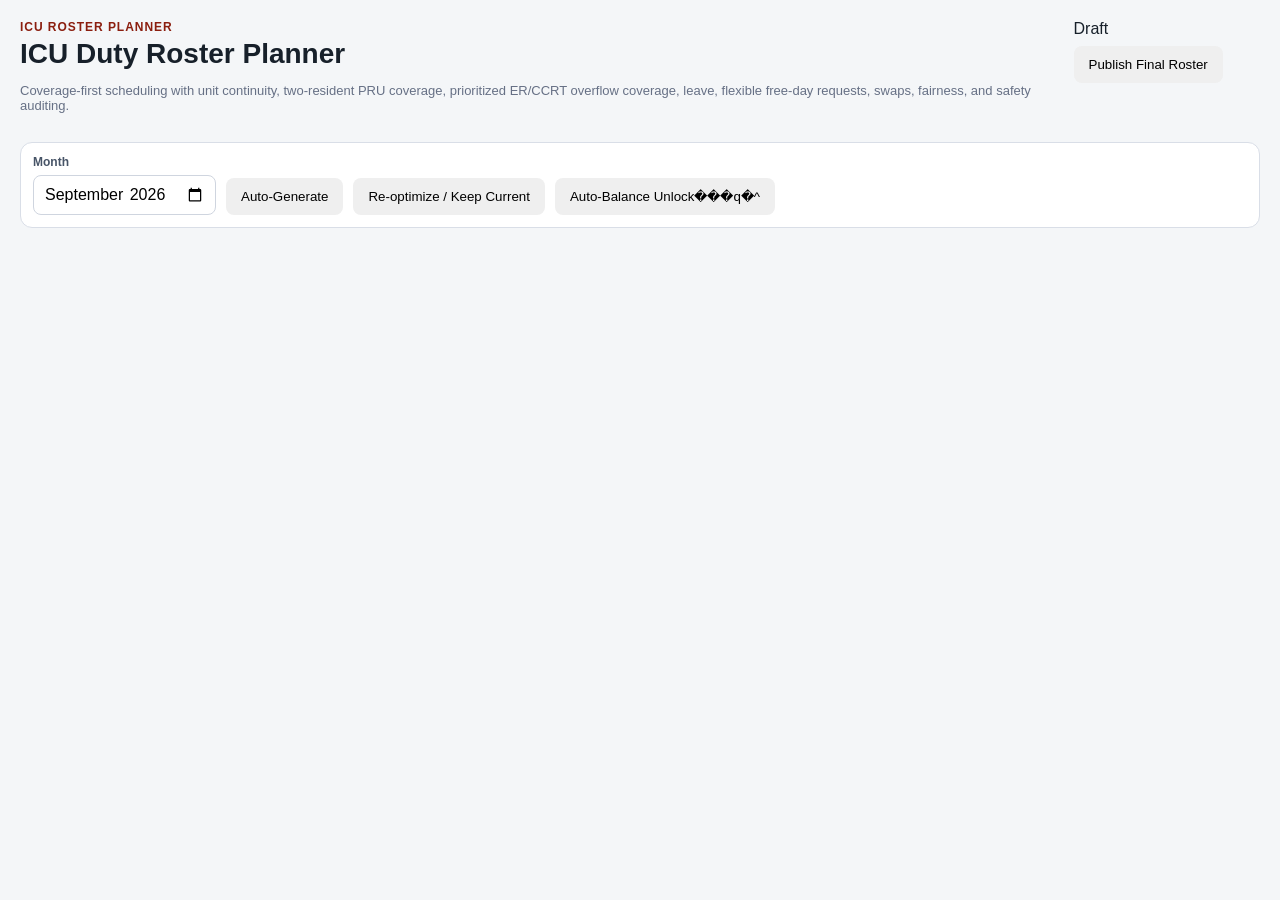
==== index.html @ caede6f0 "Import ICU Roster Planner v10.8.2" ====
<!doctype html>
<html lang="en" dir="ltr">
<head>
  <meta charset="utf-8" />
  <meta name="viewport" content="width=device-width, initial-scale=1" />
  <title>ICU Roster Planner</title>
  <link rel="stylesheet" href="styles.css" />
</head>
<body>
  <div class="app-shell">
    <header class="topbar">
      <div>
        <div class="eyebrow">ICU ROSTER PLANNER</div>
        <h1>ICU Duty Roster Planner</h1>
        <p class="muted">Coverage-first scheduling with unit continuity, two-resident PRU coverage, prioritized ER/CCRT overflow coverage, leave, flexible free-day requests, swaps, fairness, and safety auditing.</p>
      </div>
      <div class="header-actions">
        <span id="publishBadge" class="badge draft">Draft</span>
        <button id="publishBtn" class="btn secondary" type="button">Publish Final Roster</button>
      </div>
    </header>

    <section class="toolbar card">
      <div class="field compact">
        <label for="monthPicker">Month</label>
        <input id="monthPicker" type="month" value="2026-09" />
      </div>
      <button id="generateBtn" class="btn primary" type="button">Auto-Generate</button>
      <button id="reoptimizeBtn" class="btn secondary" type="button" title="Try to satisfy new requests while changing as few existing assignments as possible">Re-optimize / Keep Current</button>
      <button id="autoBalanceBtn" class="btn secondary" type="button" title="Rebalance unlocked assignments without changing daily coverage">Auto-Balance Unlock���q�^
---- styles.css ----
:root{--bg:#f4f6f8;--card:#fff;--text:#17202a;--muted:#667085;--border:#d9dee7;--primary:#8b1e0f;--primary2:#6f160b;--green:#267a52;--amber:#9a6700;--red:#b42318;--night:#18395f;--weekend:#eef5ea;--locked:#fff1c8;--free:#e8f7ef;--panel:#f8fafc}
*{box-sizing:border-box}body{margin:0;background:var(--bg);color:var(--text);font-family:Inter,Segoe UI,Arial,sans-serif}.app-shell{max-width:1700px;margin:auto;padding:20px}.topbar{display:flex;justify-content:space-between;gap:20px;align-items:flex-start;margin-bottom:16px}.topbar h1{margin:4px 0 6px;font-size:28px}.eyebrow{font-size:12px;font-weight:800;color:var(--primary);letter-spacing:.08em}.muted{color:var(--muted);font-size:13px}.header-actions,.inline-actions,.editor-controls{display:flex;gap:8px;align-items:center;flex-wrap:wrap}.card{background:var(--card);border:1px solid var(--border);border-radius:12px}.toolbar{padding:12px;display:flex;gap:10px;align-items:end;flex-wrap:wrap}.field{display:flex;flex-direction:column;gap:6px;min-width:0}.field.compact{min-width:180px}.field label,.checkbox-field span{font-size:12px;font-weight:700;color:#475467}.field input,.field select,.editor select,.rule input{min-height:40px;border:1px solid #cfd5df;border-radius:8px;padding:8px 10px;font:inherit;background:#fff;max-width:100%}.checkbox-field{justify-content:center}.checkbox-field input[type=checkbox]{width:22px;height:22px;min-height:22px;align-self:flex-start}.btn{border:1px solid transparent;border-radius:8px;padding:10px 14px;fo���q�^
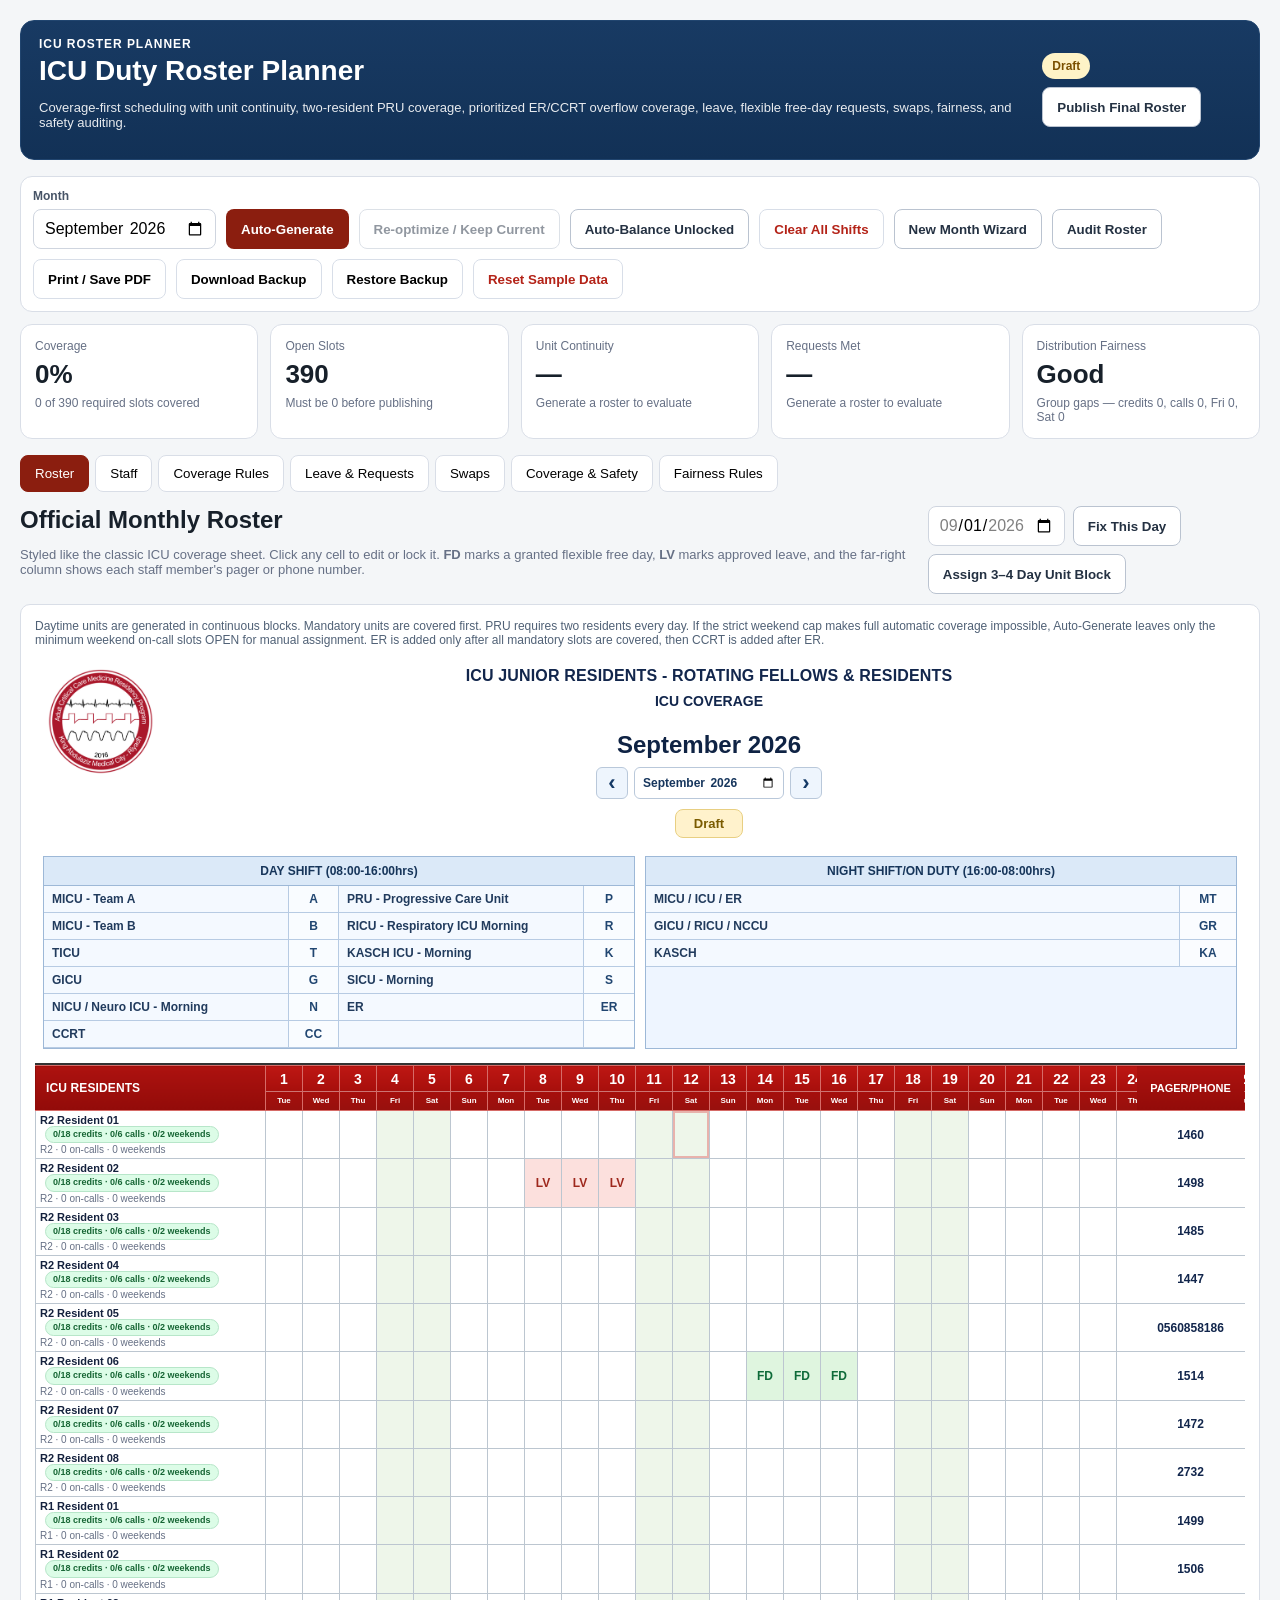
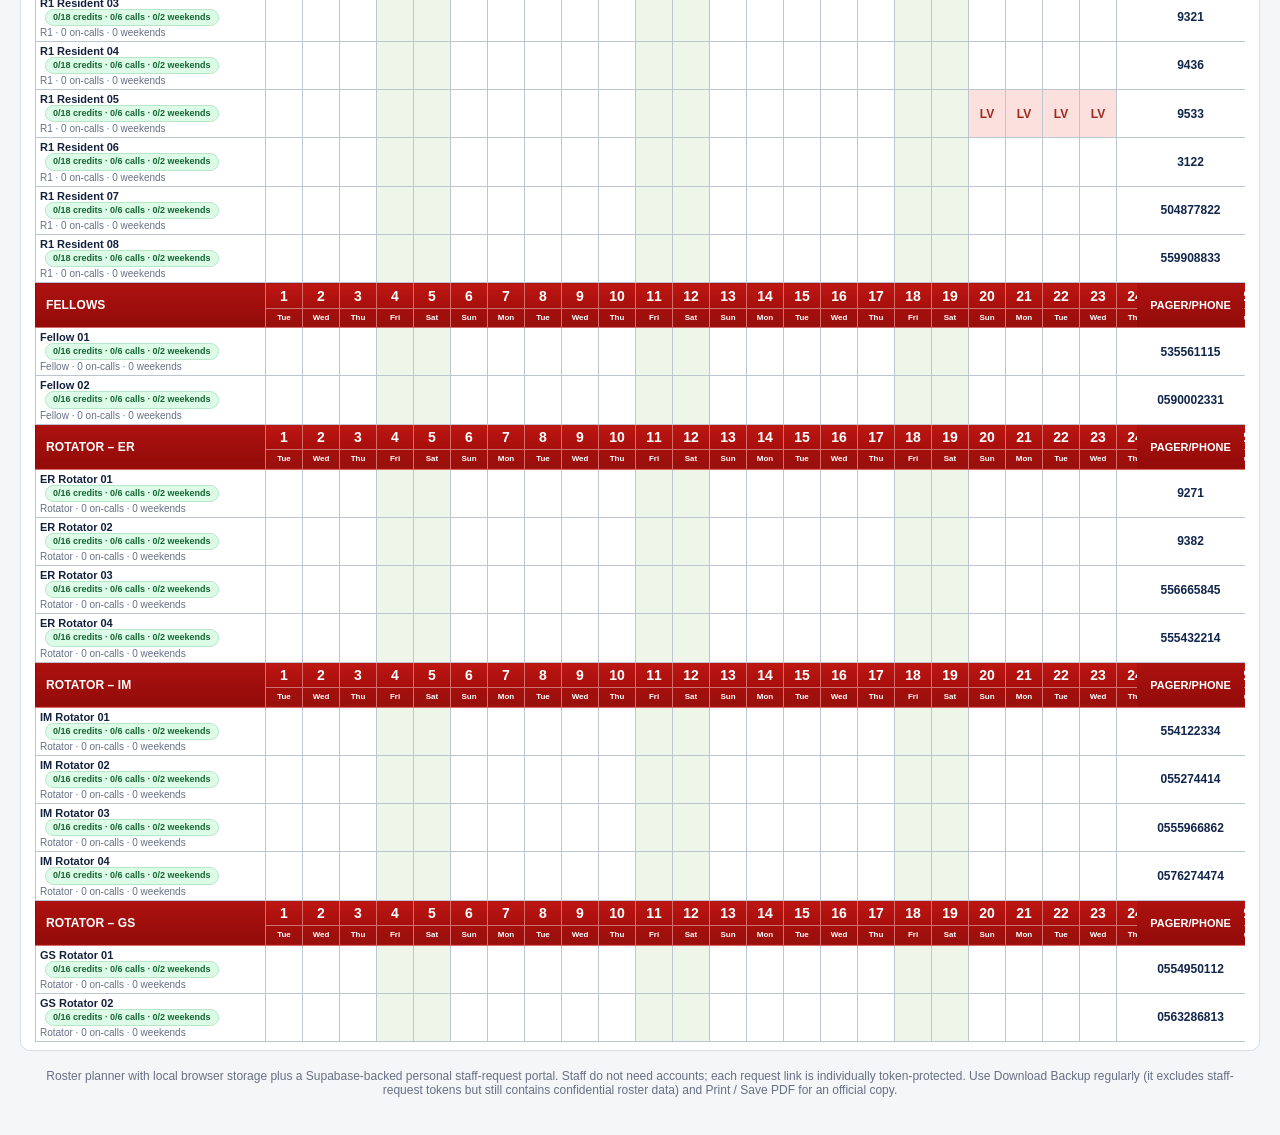
==== commit 65f0a31b: "fix: replace truncated v10.8.2 import with the complete source Every file in the previous import was" ====
--- a/index.html
+++ b/index.html
@@ -27,4 +27,383 @@
       </div>
       <button id="generateBtn" class="btn primary" type="button">Auto-Generate</button>
       <button id="reoptimizeBtn" class="btn secondary" type="button" title="Try to satisfy new requests while changing as few existing assignments as possible">Re-optimize / Keep Current</button>
-      <button id="autoBalanceBtn" class="btn secondary" type="button" title="Rebalance unlocked assignments without changing daily coverage">Auto-Balance Unlock���q�^+      <button id="autoBalanceBtn" class="btn secondary" type="button" title="Rebalance unlocked assignments without changing daily coverage">Auto-Balance Unlocked</button>
+      <button id="clearAllShiftsBtn" class="btn danger ghost" type="button" title="Clear every roster assignment in the current month">Clear All Shifts</button>
+      <button id="newMonthBtn" class="btn secondary" type="button">New Month Wizard</button>
+      <button id="auditBtn" class="btn secondary" type="button">Audit Roster</button>
+      <button id="printBtn" class="btn ghost" type="button">Print / Save PDF</button>
+      <button id="backupBtn" class="btn ghost" type="button">Download Backup</button>
+      <button id="restoreBtn" class="btn ghost" type="button">Restore Backup</button>
+      <input id="restoreInput" type="file" accept="application/json,.json" hidden />
+      <button id="resetBtn" class="btn danger ghost" type="button">Reset Sample Data</button>
+    </section>
+
+    <section id="newMonthWizard" class="form-card card hidden wizard-card">
+      <div class="section-head small">
+        <div><h2>New Month Wizard</h2><p class="muted">Create the next roster without re-entering names, pagers, eligibility, or rules. Choose who is active for that month; assignments start blank.</p></div>
+        <button id="closeNewMonthBtn" class="btn ghost" type="button">Close</button>
+      </div>
+      <div class="form-grid">
+        <div class="field"><label>New roster month</label><input id="wizardMonth" type="month" /></div>
+        <div class="field"><label>Starting point</label><select id="wizardMode"><option value="blank">Blank assignments, keep staff, pagers & rules</option></select></div>
+      </div>
+      <div class="wizard-staff-head"><strong>Active staff for the new month</strong><div class="inline-actions"><button id="wizardSelectAll" class="mini-btn" type="button">Select All</button><button id="wizardClearAll" class="mini-btn" type="button">Clear</button></div></div>
+      <div id="wizardStaffList" class="wizard-staff-list"></div>
+      <div class="inline-actions spaced"><button id="createMonthBtn" class="btn primary" type="button">Create Month</button><span class="muted">Leave/TRA and requests remain attached to their original dates automatically.</span></div>
+    </section>
+
+    <section class="stats-grid five">
+      <article class="stat card"><span>Coverage</span><strong id="coverageStat">—</strong><small id="coverageSub">—</small></article>
+      <article class="stat card"><span>Open Slots</span><strong id="openStat">—</strong><small>Must be 0 before publishing</small></article>
+      <article class="stat card"><span>Unit Continuity</span><strong id="continuityStat">—</strong><small id="continuitySub">Minimum block rule</small></article>
+      <article class="stat card"><span>Requests Met</span><strong id="requestStat">—</strong><small id="requestSub">Soft preferences</small></article>
+      <article class="stat card"><span>Distribution Fairness</span><strong id="fairnessStat">—</strong><small id="fairnessSub">Group-balanced totals, calls, and weekends</small></article>
+    </section>
+
+    <nav class="tabs" aria-label="Application sections">
+      <button class="tab active" data-tab="schedule" type="button">Roster</button>
+      <button class="tab" data-tab="staff" type="button">Staff</button>
+      <button class="tab" data-tab="coverage" type="button">Coverage Rules</button>
+      <button class="tab" data-tab="requests" type="button">Leave & Requests</button>
+      <button class="tab" data-tab="swaps" type="button">Swaps</button>
+      <button class="tab" data-tab="safety" type="button">Coverage & Safety</button>
+      <button class="tab" data-tab="rules" type="button">Fairness Rules</button>
+    </nav>
+
+    <main>
+      <section id="tab-schedule" class="tab-panel active">
+        <div class="schedule-head compact-head">
+          <div>
+            <h2>Official Monthly Roster</h2>
+            <p class="muted">Styled like the classic ICU coverage sheet. Click any cell to edit or lock it. <b>FD</b> marks a granted flexible free day, <b>LV</b> marks approved leave, and the far-right column shows each staff member's pager or phone number.</p>
+          </div>
+          <div class="inline-actions fix-day-controls">
+            <input id="fixDayDate" type="date" aria-label="Date to repair" />
+            <button id="fixDayBtn" class="btn secondary" type="button">Fix This Day</button>
+            <button id="unitBlockBtn" class="btn secondary" type="button">Assign 3–4 Day Unit Block</button>
+          </div>
+        </div>
+
+        <div id="unitBlockPanel" class="form-card card hidden unit-block-card">
+          <div class="section-head small">
+            <div><h3>Assign 3–4 Consecutive Days to One Unit</h3><p class="muted">Fast manual block assignment for required daytime units only. This tool cannot assign or overwrite MT, GR, KA, ER/CCRT overflow, or any other on-call/night duty. For any staff member, a block that would split Friday/Saturday is shifted to the nearest same-length weekend-safe block and shown in the preview before applying.</p></div>
+            <button id="closeUnitBlockBtn" class="btn ghost" type="button">Close</button>
+          </div>
+          <div class="form-grid unit-block-grid">
+            <div class="field"><label>Staff member</label><select id="unitBlockStaff"></select></div>
+            <div class="field"><label>Daytime unit</label><select id="unitBlockUnit"></select></div>
+            <div class="field"><label>Start date</label><input id="unitBlockStart" type="date" /></div>
+            <div class="field"><label>Consecutive days</label><select id="unitBlockLength"><option value="3">3 days</option><option value="4">4 days</option></select></div>
+          </div>
+          <label class="check"><input id="unitBlockLock" type="checkbox" /> Lock these cells after assignment</label>
+          <div id="unitBlockPreview" class="staff-sheet-tip">Choose staff, a daytime unit, start date, and 3 or 4 days.</div>
+          <div class="inline-actions"><button id="applyUnitBlockBtn" class="btn primary" type="button">Apply Unit Block</button></div>
+        </div>
+        <div class="official-roster card">
+          <div class="official-note">Daytime units are generated in continuous blocks. Mandatory units are covered first. PRU requires two residents every day. If the strict weekend cap makes full automatic coverage impossible, Auto-Generate leaves only the minimum weekend on-call slots OPEN for manual assignment. ER is added only after all mandatory slots are covered, then CCRT is added after ER.</div>
+          <div id="auditBanner" class="audit-banner hidden" role="status" aria-live="polite"></div>
+          <div class="official-header">
+            <div class="seal-wrap">
+              <img class="official-logo" src="kamc-acrm-logo.jpg" alt="Adult Critical Care Medicine Residency Program logo" />
+            </div>
+            <div class="official-titles">
+              <div class="title-1">ICU JUNIOR RESIDENTS - ROTATING FELLOWS &amp; RESIDENTS</div>
+              <div class="title-2">ICU COVERAGE</div>
+              <div id="officialMonth" class="month-title">September 2026</div>
+              <div class="month-controls" aria-label="Change roster month">
+                <button id="prevMonthBtn" class="month-nav-btn" type="button" aria-label="Previous month">‹</button>
+                <input id="officialMonthPicker" type="month" value="2026-09" aria-label="Roster month" />
+                <button id="nextMonthBtn" class="month-nav-btn" type="button" aria-label="Next month">›</button>
+              </div>
+              <div id="officialStatusBadge" class="official-status draft">Draft</div>
+            </div>
+            <div class="legend-panels">
+              <div class="legend-box">
+                <div class="legend-box-title">DAY SHIFT (08:00-16:00hrs)</div>
+                <div id="dayLegendTable" class="legend-grid"></div>
+              </div>
+              <div class="legend-box night">
+                <div class="legend-box-title">NIGHT SHIFT/ON DUTY (16:00-08:00hrs)</div>
+                <div id="nightLegendTable" class="legend-grid night"></div>
+              </div>
+            </div>
+          </div>
+          <div class="table-wrap official-table-wrap">
+            <table id="scheduleTable" class="schedule-table official"></table>
+          </div>
+        </div>
+        <div id="cellEditor" class="editor card hidden" aria-live="polite">
+          <div>
+            <strong id="editorTitle">Edit Assignment</strong>
+            <div id="editorMeta" class="muted"></div>
+          </div>
+          <div class="editor-controls">
+            <select id="editorShift"></select>
+            <label class="check"><input id="editorLock" type="checkbox" /> Lock</label>
+            <button id="saveCellBtn" class="btn primary" type="button">Save</button>
+            <button id="clearCellBtn" class="btn secondary" type="button">Clear</button>
+            <button id="closeEditorBtn" class="btn ghost" type="button">Close</button>
+          </div>
+        </div>
+      </section>
+
+      <section id="tab-staff" class="tab-panel">
+        <div class="section-head">
+          <div><h2>Staff</h2><p class="muted">Maintain the master staff list and choose who is active in the selected roster month. <b>Remove from Month</b> preserves historical rosters; <b>Delete Permanently</b> is the destructive master-list action.</p></div>
+          <div class="inline-actions">
+            <button id="staffSheetBtn" class="btn secondary" type="button">Staff Sheet Editor</button>
+            <button id="bulkStaffBtn" class="btn secondary" type="button">Quick Paste Staff</button>
+            <button id="removeSelectedStaffBtn" class="btn secondary" type="button" disabled>Remove Selected from Month (0)</button>
+            <button id="deleteSelectedStaffBtn" class="btn danger ghost" type="button" disabled>Delete Permanently Selected (0)</button>
+            <button id="addStaffBtn" class="btn primary" type="button">Add Staff Member</button>
+          </div>
+        </div>
+        <div class="table-wrap card"><table class="data-table" id="staffTable"></table></div>
+        <div id="staffSheetForm" class="form-card card hidden staff-sheet-card">
+          <div class="section-head small">
+            <div>
+              <h3>Staff Sheet Editor</h3>
+              <p class="muted">Edit many staff members like a spreadsheet. The fastest way to enter pager/phone numbers is to copy one column from Excel and paste it into the first <b>Pager / Phone</b> cell below. Multi-row tab-separated paste is supported.</p>
+            </div>
+            <div class="inline-actions">
+              <button id="sheetSelectAllBtn" class="btn ghost" type="button">Select All</button>
+              <button id="sheetClearSelectionBtn" class="btn ghost" type="button">Clear Selection</button>
+              <button id="sheetRemoveSelectedBtn" class="btn secondary" type="button" disabled>Remove Selected from Month (0)</button>
+              <button id="sheetDeleteSelectedBtn" class="btn danger ghost" type="button" disabled>Delete Permanently Selected (0)</button>
+              <button id="saveStaffSheetBtn" class="btn primary" type="button">Save Sheet Changes</button>
+              <button id="closeStaffSheetBtn" class="btn ghost" type="button">Close</button>
+            </div>
+          </div>
+          <div class="staff-sheet-tip"><b>Paste tip:</b> You can paste a single pager column downward, or copy rows with columns in this order: <b>Name | Level | Group | Pager/Phone | Max Credits</b>.</div>
+          <div class="table-wrap staff-sheet-wrap"><table class="data-table staff-sheet-table" id="staffSheetTable"></table></div>
+        </div>
+        <div id="bulkStaffForm" class="form-card card hidden bulk-staff-card">
+          <div class="section-head small">
+            <div>
+              <h3>Quick Paste Staff</h3>
+              <p class="muted">Paste many names at once. One person per line. You can paste <b>Name only</b>, <b>Name + pager/phone</b>, or tab/comma-separated columns. The importer can detect R1, R2, Fellow, ER, IM, and GS labels automatically.</p>
+            </div>
+          </div>
+          <div class="bulk-staff-grid">
+            <div class="field bulk-text-field">
+              <label for="bulkStaffText">Paste staff list</label>
+              <textarea id="bulkStaffText" rows="10" placeholder="Ali Alsuhaibani R2    1460
+Nourah Al Turaif R2    1498
+Saud AlDayel ER    0555966862
+
+Tip: tabs, commas, or multiple spaces are accepted."></textarea>
+              <small class="muted">Examples: <b>Ali Alsuhaibani R2 [TAB] 1460</b> or simply <b>Ali Alsuhaibani</b>.</small>
+            </div>
+            <div class="bulk-defaults">
+              <div class="field"><label>Default Level</label><select id="bulkStaffLevel"><option>R1</option><option selected>R2</option><option>Fellow</option><option>Rotator</option></select></div>
+              <div class="field"><label>Default Group</label><input id="bulkStaffGroup" type="text" value="ICU Residents" placeholder="ICU Residents / ER Rotators..." /></div>
+              <div class="field"><label>Maximum Shift Credits / Month</label><input id="bulkStaffMax" type="number" min="1" max="31" value="18" /></div>
+              <label class="check bulk-check"><input id="bulkAutoDetect" type="checkbox" checked /> Auto-detect R1 / R2 / Fellow / ER / IM / GS from each line</label>
+              <label class="check bulk-check"><input id="bulkSkipDuplicates" type="checkbox" checked /> Skip names already in Staff</label>
+            </div>
+          </div>
+          <div id="bulkStaffPreview" class="bulk-preview muted">Paste names above to see how they will be interpreted.</div>
+          <div class="inline-actions">
+            <button id="importBulkStaffBtn" class="btn primary" type="button">Add Pasted Staff</button>
+            <button id="clearBulkStaffBtn" class="btn secondary" type="button">Clear</button>
+            <button id="cancelBulkStaffBtn" class="btn ghost" type="button">Close</button>
+          </div>
+        </div>
+        <div id="staffForm" class="form-card card hidden">
+          <h3 id="staffFormTitle">Add Staff Member</h3>
+          <div class="form-grid">
+            <div class="field"><label>Name</label><input id="staffName" type="text" /></div>
+            <div class="field"><label>Level</label><select id="staffLevel"><option>R1</option><option>R2</option><option>Fellow</option><option>Rotator</option></select></div>
+            <div class="field"><label>Group</label><input id="staffGroup" type="text" placeholder="Residents / ER / IM..." /></div>
+            <div class="field"><label>Maximum Shift Credits / Month</label><input id="staffMax" type="number" min="1" max="31" value="16" /></div>
+            <div class="field"><label>Pager / Phone</label><input id="staffPager" type="text" placeholder="1460 or 05xxxxxxxx" /></div>
+            <label class="check"><input id="staffActiveMonth" type="checkbox" checked /> Active in selected roster month</label>
+          </div>
+          <div class="field">
+            <div class="eligibility-heading">
+              <label>Eligible Unit / Shift Codes</label>
+              <label class="eligible-select-all"><input id="staffEligibleAll" type="checkbox" /> Select all</label>
+            </div>
+            <div id="staffEligible" class="chips"></div>
+          </div>
+          <div class="inline-actions"><button id="saveStaffBtn" class="btn primary" type="button">Save</button><button id="cancelStaffBtn" class="btn ghost" type="button">Cancel</button></div>
+        </div>
+      </section>
+
+      <section id="tab-coverage" class="tab-panel">
+        <div class="section-head">
+          <div><h2>Daily Coverage Rules</h2><p class="muted">Required units are covered first. PRU requires two residents every day. After all mandatory coverage is complete, spare capacity is assigned to ER first and then CCRT. Day units can enforce continuous rotation blocks.</p></div>
+          <button id="addShiftBtn" class="btn primary" type="button">Add Unit / Shift</button>
+        </div>
+        <div class="table-wrap card"><table class="data-table" id="shiftTable"></table></div>
+        <div id="shiftForm" class="form-card card hidden">
+          <h3 id="shiftFormTitle">Add Unit / Shift</h3>
+          <div class="form-grid">
+            <div class="field"><label>Code</label><input id="shiftCode" type="text" maxlength="8" /></div>
+            <div class="field"><label>Name</label><input id="shiftName" type="text" /></div>
+            <div class="field"><label>Type</label><select id="shiftType"><option value="day">Day unit</option><option value="night">Night shift</option></select></div>
+            <div class="field"><label>Required on Weekdays</label><input id="shiftWeekday" type="number" min="0" max="10" value="1" /></div>
+            <div class="field"><label>Required on Weekends</label><input id="shiftWeekend" type="number" min="0" max="10" value="1" /></div>
+            <label class="field checkbox-field"><span>Use unit-continuity blocks</span><input id="shiftContinuity" type="checkbox" checked /></label>
+          </div>
+          <div class="inline-actions"><button id="saveShiftBtn" class="btn primary" type="button">Save</button><button id="cancelShiftBtn" class="btn ghost" type="button">Cancel</button></div>
+        </div>
+      </section>
+
+      <section id="tab-requests" class="tab-panel">
+        <div class="request-portal card form-card always">
+          <div class="section-head small">
+            <div>
+              <h2>Secure Staff Request Links</h2>
+              <p class="muted">Each staff member gets a <b>personal request link</b> for flexible free days and swaps. No staff login is required, but the personal token prevents someone from simply selecting another person's name.</p>
+            </div>
+            <div class="inline-actions">
+              <button id="syncPortalBtn" class="btn primary" type="button">Create / Sync Portal</button>
+              <button id="refreshRemoteRequestsBtn" class="btn secondary" type="button">Refresh Requests</button>
+              <button id="regenerateStaffLinksBtn" class="btn ghost" type="button">Regenerate Personal Links</button>
+              <button id="deactivatePortalBtn" class="btn danger ghost" type="button">Deactivate Portal</button>
+            </div>
+          </div>
+          <div class="portal-personal-grid">
+            <div class="field"><label>Staff Member</label><select id="portalStaffSelect"></select></div>
+            <div class="field portal-link-field"><label>Personal Request Link</label><div class="portal-link-row"><input id="staffRequestLink" type="text" readonly placeholder="Create/sync the portal first" /><button id="copyRequestLinkBtn" class="btn ghost" type="button">Copy Personal Link</button></div></div>
+          </div>
+          <div id="portalStatus" class="muted portal-status">Not synced yet.</div>
+          <div class="table-wrap spaced"><table class="data-table" id="remoteRequestsTable"></table></div>
+        </div>
+        <div class="three-col">
+          <div class="card form-card always">
+            <h2>Leave</h2>
+            <p class="muted">Approved leave is a hard unavailable period. Pending leave does not block scheduling until approved.</p>
+            <div class="field"><label>Staff Member</label><select id="leavePerson"></select></div>
+            <div class="form-grid two">
+              <div class="field"><label>From</label><input id="leaveFrom" type="date" /></div>
+              <div class="field"><label>To</label><input id="leaveTo" type="date" /></div>
+            </div>
+            <div class="field"><label>Status</label><select id="leaveStatus"><option value="approved">Approved</option><option value="pending">Pending Approval</option></select></div>
+            <button id="addLeaveBtn" class="btn primary" type="button">Add Leave</button>
+          </div>
+
+          <div class="card form-card always">
+            <h2>Exact Day / Shift Request</h2>
+            <p class="muted">These are strong preferences, not leave. Coverage and hard safety rules remain higher priority.</p>
+            <div class="field"><label>Staff Member</label><select id="requestPerson"></select></div>
+            <div class="form-grid two">
+              <div class="field"><label>Date</label><input id="requestDate" type="date" /></div>
+              <div class="field"><label>Request Type</label><select id="requestType"><option value="off">Prefer this day free</option><option value="prefer">Prefer a specific shift</option><option value="avoid">Prefer to avoid a specific shift</option></select></div>
+            </div>
+            <div class="field"><label>Shift</label><select id="requestShift"></select></div>
+            <button id="addRequestBtn" class="btn primary" type="button">Add Request</button>
+          </div>
+
+          <div class="card form-card always emphasis-card">
+            <h2>Flexible Free Days</h2>
+            <p class="muted">Use this when someone wants free days but does not need fixed dates. The planner chooses the best dates around the roster.</p>
+            <div class="field"><label>Staff Member</label><select id="freePerson"></select></div>
+            <div class="form-grid two">
+              <div class="field"><label>Number of Free Days</label><input id="freeDays" type="number" min="1" max="10" value="3" /></div>
+              <label class="field checkbox-field"><span>Consecutive free days</span><input id="freeConsecutive" type="checkbox" checked /></label>
+              <div class="field"><label>Earliest Date</label><input id="freeFrom" type="date" /></div>
+              <div class="field"><label>Latest Date</label><input id="freeTo" type="date" /></div>
+            </div>
+            <button id="addFreeRequestBtn" class="btn primary" type="button">Add Flexible Request</button>
+          </div>
+        </div>
+
+        <div class="table-wrap card spaced"><table class="data-table" id="leaveTable"></table></div>
+        <div class="table-wrap card spaced"><table class="data-table" id="requestTable"></table></div>
+        <div class="table-wrap card spaced"><table class="data-table" id="freeRequestTable"></table></div>
+      </section>
+
+      <section id="tab-swaps" class="tab-panel">
+        <div class="section-head"><div><h2>Shift Swaps</h2><p class="muted">Create a proposed staff-to-staff swap. The planner validates eligibility, leave, protected post-call days, coverage, monthly assignment/on-call limits, and the unit-continuity rule before approval.</p></div></div>
+        <div class="swap-builder card form-card always">
+          <div class="swap-side">
+            <h3>Staff A</h3>
+            <div class="field"><label>Staff Member</label><select id="swapPersonA"></select></div>
+            <div class="field"><label>Assignment Date</label><input id="swapDateA" type="date" /></div>
+            <div id="swapCurrentA" class="assignment-preview">Select a person and date</div>
+          </div>
+          <div class="swap-arrow" aria-hidden="true">⇄</div>
+          <div class="swap-side">
+            <h3>Staff B</h3>
+            <div class="field"><label>Staff Member</label><select id="swapPersonB"></select></div>
+            <div class="field"><label>Assignment Date</label><input id="swapDateB" type="date" /></div>
+            <div id="swapCurrentB" class="assignment-preview">Select a person and date</div>
+          </div>
+          <div class="swap-action"><button id="addSwapBtn" class="btn primary" type="button">Create Swap Request</button></div>
+        </div>
+        <div class="table-wrap card spaced"><table class="data-table" id="swapTable"></table></div>
+      </section>
+
+      <section id="tab-safety" class="tab-panel">
+        <div class="section-head"><div><h2>Coverage & Safety</h2><p class="muted">Daily coverage status, publish gate, soft-request review, and local activity history.</p></div></div>
+        <div id="safetyChecklist" class="safety-grid"></div>
+        <div class="table-wrap card spaced"><table class="data-table" id="coverageTable"></table></div>
+        <div class="section-head small"><div><h3>Activity Log</h3><p class="muted">Stored only in this browser.</p></div><button id="clearLogBtn" class="btn ghost" type="button">Clear Log</button></div>
+        <div class="table-wrap card"><table class="data-table" id="activityTable"></table></div>
+      </section>
+
+      <section id="tab-counter" class="tab-panel">
+        <div class="section-head">
+          <div>
+            <h2>Shift Counter &amp; TRA / Leave Calculator</h2>
+            <p class="muted">Based on your current roster sheet: morning/day duty = 1 shift credit and on-call/night duty = 2 shift credits. The adjusted shift target is prorated for TRA/leave days.</p>
+          </div>
+        </div>
+        <div class="counter-layout">
+          <div class="card form-card always calculator-card">
+            <h3>TRA / Leave Shift Calculator</h3>
+            <p class="muted">Formula from your sheet: <b>Adjusted shifts = ROUND(Average shifts − (Average shifts ÷ Month/block days × TRA/leave days))</b>.</p>
+            <div class="form-grid two">
+              <div class="field"><label>Month / Block Days</label><input id="calcMonthDays" type="number" min="1" max="62" value="30" /></div>
+              <div class="field"><label>Average / Required Shifts</label><input id="calcAverageShifts" type="number" min="0" max="40" value="20" /></div>
+              <div class="field"><label>TRA / Leave Days</label><input id="calcLeaveDays" type="number" min="0" max="62" value="0" /></div>
+              <div class="calculator-result"><span>Quoted shifts after TRA / leave</span><strong id="calcResult">20</strong></div>
+            </div>
+            <div class="inline-actions spaced-small">
+              <button id="calcUseCurrentMonthBtn" class="btn secondary" type="button">Use Current Month Days</button>
+              <button id="calcSetCounterBaseBtn" class="btn ghost" type="button">Use Average as Counter Base</button>
+            </div>
+          </div>
+          <div class="card form-card always counter-summary-card">
+            <h3>Counter Settings</h3>
+            <p class="muted">The counter below automatically uses approved leave days that overlap the displayed month.</p>
+            <div class="field"><label>Base Required Shift Credits</label><input id="counterBaseShifts" type="number" min="0" max="40" value="20" /></div>
+            <div class="counter-formula-note">Adjusted target = base target prorated by approved leave days in the current month.</div>
+          </div>
+        </div>
+        <div class="table-wrap card spaced"><table class="data-table" id="shiftCounterTable"></table></div>
+      </section>
+
+      <section id="tab-rules" class="tab-panel">
+        <div class="rules-grid">
+          <label class="rule card"><span>Minimum Continuous Days in Same Day Unit</span><input id="ruleMinUnitBlock" type="number" min="1" max="7" /></label>
+          <label class="rule card"><span>Maximum Consecutive Working Days</span><input id="ruleConsecutive" type="number" min="1" max="12" /></label>
+          <label class="rule card"><span>Maximum Shift Credits / Person / Month (Day = 1, On-call = 2)</span><input id="ruleMaxAssignments" type="number" min="1" max="31" /></label>
+          <label class="rule card"><span>Maximum On-Calls / Person / Month</span><input id="ruleMaxNightCalls" type="number" min="1" max="15" /></label>
+          <label class="rule card"><span>Minimum Calendar-Day Spacing Between On-Calls</span><input id="ruleMinNightGapDays" type="number" min="3" max="14" /></label>
+          <label class="rule card"><span>Protect Full Post-Call Day (no assignment after on-call)</span><input id="ruleNightRest" type="checkbox" /></label>
+          <label class="rule card"><span>Acceptable Shift-Credit Difference</span><input id="ruleFairGap" type="number" min="0" max="10" /></label>
+          <label class="rule card"><span>Saudi Weekend (Friday / Saturday)</span><input id="ruleSaudiWeekend" type="checkbox" /></label>
+          <div class="rule card fixed-rule"><span>All-Staff Weekend Maximum</span><strong id="weekendCapSummary">Calculated from the selected month</strong></div>
+          <div class="rule card fixed-rule"><span>Weekend Duty Package</span><strong id="weekendPackageSummary">1 weekend on-call OR both weekend day shifts</strong></div>
+          <div class="rule card fixed-rule"><span>On-call Weight</span><strong>2 shift credits</strong></div>
+        </div>
+        <div class="card note">
+          <h3>Scheduling priorities</h3>
+          <p><b>Hard rules:</b> every required slot should be covered; PRU has two required residents every day; approved leave blocks assignment; one assignment per person per day; eligibility, the full post-call calendar day is protected after each on-call, shift-credit caps, monthly on-call caps, consecutive-day limits, locked assignments, ≥3-calendar-day on-call spacing, daytime unit-continuity blocks, and all-staff weekend limits are protected.</p>
+          <p class="muted"><b>Shift-credit logic:</b> a daytime assignment counts as <b>1 shift credit</b>; an on-call/night assignment counts as <b>2 shift credits</b>. Each person's effective monthly credit maximum is the lower of the global rule and that person's individual maximum in Staff.</p>
+          <p class="muted"><b>Weekend logic for all staff:</b> when the selected month contains 4 weekends, every active staff member may cover at most <b>2 weekends</b>; when it contains 5 weekends, the maximum is <b>3 weekends</b>. A weekend package is either <b>one weekend on-call</b> or <b>both weekend day shifts</b> (Friday + Saturday in Saudi weekend mode). If automatic weekend capacity is short, only the minimum unavoidable weekend on-call slots are left open for manual completion.</p>
+          <p><b>Soft goals:</b> after mandatory coverage is safe, assign extra capacity to ER first and then CCRT; honor requested free days and shift preferences; balance shift credits, on-calls, Fridays/Saturdays, and distinct weekends; and keep re-optimization changes to a minimum.</p>
+        </div>
+        <div class="section-head small"><div><h3>Monthly Fairness</h3><p class="muted">Use this table to identify uneven shift credits, on-calls, and weekend burden.</p></div></div>
+        <div class="table-wrap card"><table class="data-table" id="fairnessTable"></table></div>
+      </section>
+    </main>
+
+    <footer class="footer">Roster planner with local browser storage plus a Supabase-backed personal staff-request portal. Staff do not need accounts; each request link is individually token-protected. Use Download Backup regularly (it excludes staff-request tokens but still contains confidential roster data) and Print / Save PDF for an official copy.</footer>
+  </div>
+  <script src="app.js"></script>
+</body>
+</html>
--- a/styles.css
+++ b/styles.css
@@ -1,2 +1,159 @@
 :root{--bg:#f4f6f8;--card:#fff;--text:#17202a;--muted:#667085;--border:#d9dee7;--primary:#8b1e0f;--primary2:#6f160b;--green:#267a52;--amber:#9a6700;--red:#b42318;--night:#18395f;--weekend:#eef5ea;--locked:#fff1c8;--free:#e8f7ef;--panel:#f8fafc}
-*{box-sizing:border-box}body{margin:0;background:var(--bg);color:var(--text);font-family:Inter,Segoe UI,Arial,sans-serif}.app-shell{max-width:1700px;margin:auto;padding:20px}.topbar{display:flex;justify-content:space-between;gap:20px;align-items:flex-start;margin-bottom:16px}.topbar h1{margin:4px 0 6px;font-size:28px}.eyebrow{font-size:12px;font-weight:800;color:var(--primary);letter-spacing:.08em}.muted{color:var(--muted);font-size:13px}.header-actions,.inline-actions,.editor-controls{display:flex;gap:8px;align-items:center;flex-wrap:wrap}.card{background:var(--card);border:1px solid var(--border);border-radius:12px}.toolbar{padding:12px;display:flex;gap:10px;align-items:end;flex-wrap:wrap}.field{display:flex;flex-direction:column;gap:6px;min-width:0}.field.compact{min-width:180px}.field label,.checkbox-field span{font-size:12px;font-weight:700;color:#475467}.field input,.field select,.editor select,.rule input{min-height:40px;border:1px solid #cfd5df;border-radius:8px;padding:8px 10px;font:inherit;background:#fff;max-width:100%}.checkbox-field{justify-content:center}.checkbox-field input[type=checkbox]{width:22px;height:22px;min-height:22px;align-self:flex-start}.btn{border:1px solid transparent;border-radius:8px;padding:10px 14px;fo���q�^+*{box-sizing:border-box}body{margin:0;background:var(--bg);color:var(--text);font-family:Inter,Segoe UI,Arial,sans-serif}.app-shell{max-width:1700px;margin:auto;padding:20px}.topbar{display:flex;justify-content:space-between;gap:20px;align-items:flex-start;margin-bottom:16px}.topbar h1{margin:4px 0 6px;font-size:28px}.eyebrow{font-size:12px;font-weight:800;color:var(--primary);letter-spacing:.08em}.muted{color:var(--muted);font-size:13px}.header-actions,.inline-actions,.editor-controls{display:flex;gap:8px;align-items:center;flex-wrap:wrap}.card{background:var(--card);border:1px solid var(--border);border-radius:12px}.toolbar{padding:12px;display:flex;gap:10px;align-items:end;flex-wrap:wrap}.field{display:flex;flex-direction:column;gap:6px;min-width:0}.field.compact{min-width:180px}.field label,.checkbox-field span{font-size:12px;font-weight:700;color:#475467}.field input,.field select,.editor select,.rule input{min-height:40px;border:1px solid #cfd5df;border-radius:8px;padding:8px 10px;font:inherit;background:#fff;max-width:100%}.checkbox-field{justify-content:center}.checkbox-field input[type=checkbox]{width:22px;height:22px;min-height:22px;align-self:flex-start}.btn{border:1px solid transparent;border-radius:8px;padding:10px 14px;font-weight:750;cursor:pointer;min-height:40px}.btn.primary{background:var(--primary);color:#fff}.btn.primary:hover{background:var(--primary2)}.btn.secondary{background:#fff;border-color:#bac3d0;color:#243142}.btn.ghost{background:transparent;border-color:#d8dee8}.btn.danger{color:var(--red)}.btn:disabled{opacity:.5;cursor:not-allowed}.badge{padding:6px 10px;border-radius:999px;font-size:12px;font-weight:800}.badge.draft{background:#fff2cc;color:#7a5b00}.badge.published{background:#dcfae6;color:#176b3a}.stats-grid{display:grid;grid-template-columns:repeat(4,minmax(0,1fr));gap:12px;margin:12px 0}.stats-grid.five{grid-template-columns:repeat(5,minmax(0,1fr))}.stat{padding:14px}.stat span,.stat small{display:block;color:var(--muted);font-size:12px}.stat strong{font-size:26px;display:block;margin:6px 0}.tabs{display:flex;gap:6px;overflow:auto;padding:4px 0;margin:6px 0 10px}.tab{border:1px solid var(--border);background:#fff;border-radius:8px;padding:10px 14px;white-space:nowrap;cursor:pointer}.tab.active{background:var(--primary);color:#fff;border-color:var(--primary)}.tab-panel{display:none}.tab-panel.active{display:block}.schedule-head,.section-head{display:flex;justify-content:space-between;gap:16px;align-items:flex-start;margin:8px 0 10px}.section-head.small{margin-top:18px}.schedule-head h2,.section-head h2,.section-head h3,.form-card h2,.form-card h3{margin:0 0 4px}.legend{display:flex;gap:8px;flex-wrap:wrap;justify-content:flex-end;max-width:820px}.legend-item{display:flex;gap:4px;align-items:center;font-size:11px}.legend-dot{width:12px;height:12px;border-radius:3px;border:1px solid rgba(0,0,0,.15)}.table-wrap{overflow:auto;max-width:100%}.schedule-table,.data-table{border-collapse:separate;border-spacing:0;width:100%;font-size:12px}.schedule-table th,.schedule-table td,.data-table th,.data-table td{border-left:1px solid var(--border);border-bottom:1px solid var(--border);padding:6px;text-align:center;vertical-align:middle}.schedule-table thead th,.data-table th{background:#f0f2f5;font-weight:800;position:sticky;top:0;z-index:2}.schedule-table .name-col{position:sticky;left:0;z-index:3;background:#f7f7f7;min-width:190px;text-align:left}.schedule-table thead .name-col{z-index:4;background:#e8ebef}.schedule-table td.day-cell{min-width:44px;height:38px;cursor:pointer;font-weight:800}.schedule-table td.day-cell:hover{outline:2px solid #7793b8;outline-offset:-2px}.schedule-table td.weekend,.schedule-table th.weekend{background:var(--weekend)}.schedule-table td.leave{background:#fde2e0;color:#8d1a11}.schedule-table td.request-off{box-shadow:inset 0 0 0 2px #f4b8b3}.schedule-table td.flex-free{background:var(--free);color:#176b3a}.schedule-table td.locked{background:var(--locked)}.schedule-table .code-night{background:#e8eef5;color:var(--night)}.schedule-table .code-day{background:#f6f0ea;color:#6e3923}.date-num{font-size:13px}.dow{font-size:9px;color:var(--muted);display:block}.editor{margin-top:10px;padding:12px;display:flex;justify-content:space-between;gap:12px;align-items:center}.hidden{display:none!important}.audit-banner{margin:8px 0;padding:10px 12px;border-radius:8px;font-size:13px}.audit-banner.ok{background:#eafaf1;color:#176b3a;border:1px solid #b7e6c9}.audit-banner.warn{background:#fff5e5;color:#8b5c00;border:1px solid #f1d79a}.audit-banner.bad{background:#fff0ee;color:#9f2118;border:1px solid #f2c3be}.data-table th,.data-table td{text-align:left}.data-table th.actions,.data-table td.actions{text-align:center;white-space:nowrap}.mini-btn{border:1px solid #c9d1dc;background:#fff;border-radius:6px;padding:5px 8px;cursor:pointer;margin:1px}.mini-btn.danger{color:var(--red)}.mini-btn.good{color:var(--green)}.form-card{padding:14px;margin-top:12px}.form-card.always{margin-top:0}.form-grid{display:grid;grid-template-columns:repeat(4,minmax(0,1fr));gap:10px}.form-grid.two{grid-template-columns:repeat(2,minmax(0,1fr))}.chips{display:flex;gap:6px;flex-wrap:wrap}.chip{display:flex;gap:4px;align-items:center;border:1px solid #d7dde6;border-radius:999px;padding:6px 9px;font-size:12px}.three-col{display:grid;grid-template-columns:repeat(3,minmax(0,1fr));gap:12px}.spaced{margin-top:12px}.rules-grid{display:grid;grid-template-columns:repeat(2,minmax(0,1fr));gap:12px}.rule{padding:14px;display:flex;justify-content:space-between;gap:12px;align-items:center}.rule span{font-weight:750}.rule input[type=checkbox]{width:22px;height:22px;min-height:22px}.note{padding:16px;margin-top:12px;line-height:1.65}.footer{text-align:center;color:var(--muted);font-size:12px;padding:18px}.empty{color:#98a2b3}.coverage-ok{color:var(--green);font-weight:800}.coverage-bad{color:var(--red);font-weight:800}.coverage-warn{color:var(--amber);font-weight:800}.emphasis-card{border-color:#b8d9c7;background:#fbfffc}.safety-grid{display:grid;grid-template-columns:repeat(4,minmax(0,1fr));gap:10px}.safety-item{padding:14px;border-radius:10px;border:1px solid var(--border);background:#fff}.safety-item strong{display:block;margin-bottom:4px}.safety-item.ok{border-color:#b7e6c9;background:#f3fbf6}.safety-item.bad{border-color:#f2c3be;background:#fff7f6}.safety-item.warn{border-color:#f1d79a;background:#fffbf1}.status-pill{display:inline-block;padding:3px 7px;border-radius:999px;font-size:11px;font-weight:800}.status-pill.ok{background:#dcfae6;color:#176b3a}.status-pill.bad{background:#fee4e2;color:#9f2118}.status-pill.warn{background:#fff2cc;color:#7a5b00}.swap-builder{display:grid;grid-template-columns:1fr auto 1fr;gap:18px;align-items:center}.swap-side{min-width:0}.swap-arrow{font-size:28px;font-weight:800;color:var(--muted)}.swap-action{grid-column:1/-1;display:flex;justify-content:center}.assignment-preview{margin-top:8px;padding:9px 10px;background:var(--panel);border:1px dashed var(--border);border-radius:8px;font-size:12px;min-height:38px}.request-result{font-size:11px;font-weight:700}.request-result.ok{color:var(--green)}.request-result.warn{color:var(--amber)}.request-result.bad{color:var(--red)}
+@media(max-width:1200px){.stats-grid.five{grid-template-columns:repeat(3,1fr)}.three-col{grid-template-columns:1fr 1fr}.safety-grid{grid-template-columns:repeat(2,1fr)}}
+@media(max-width:900px){.stats-grid,.stats-grid.five{grid-template-columns:repeat(2,1fr)}.form-grid{grid-template-columns:repeat(2,1fr)}.three-col,.rules-grid{grid-template-columns:1fr}.topbar,.schedule-head,.section-head,.editor{flex-direction:column}.header-actions{width:100%}.schedule-table .name-col{min-width:145px}.app-shell{padding:10px}.swap-builder{grid-template-columns:1fr}.swap-arrow{transform:rotate(90deg);text-align:center}.swap-action{grid-column:auto}}
+@media(max-width:520px){.stats-grid,.stats-grid.five,.safety-grid{grid-template-columns:1fr 1fr}.topbar h1{font-size:22px}.form-grid,.form-grid.two{grid-template-columns:1fr}.toolbar>*{width:100%}.toolbar .btn{width:100%}.field.compact{min-width:0}.app-shell{padding:8px}.three-col{grid-template-columns:1fr}.btn{min-height:44px}.field input,.field select{font-size:16px}}
+@media print{body{background:#fff}.toolbar,.tabs,.stats-grid,.header-actions,.editor,.audit-banner,.footer{display:none!important}.tab-panel{display:none!important}#tab-schedule{display:block!important}.app-shell{max-width:none;padding:0}.card{border-radius:0}.table-wrap{overflow:visible}.schedule-table{font-size:8px}.schedule-table .name-col{position:static;min-width:130px}.schedule-table thead th{position:static}.schedule-head{margin-bottom:6px}.legend{display:none}}
+
+
+/* Official roster sheet style */
+.topbar{align-items:center;background:linear-gradient(180deg,#183a63,#123156);color:#fff;padding:16px 18px;border-radius:14px;border:1px solid #21456f}
+.topbar .eyebrow,.topbar .muted,.topbar h1{color:#fff}.topbar .muted{opacity:.9}.header-actions .badge.draft{background:#fef3c7;color:#7a5000}.header-actions .badge.published{background:#dcfce7;color:#166534}.compact-head{margin-top:8px}
+.official-roster{padding:14px 14px 8px;border-radius:10px;overflow:hidden}
+.official-note{font-size:12px;color:#506176;margin:0 0 10px}
+.official-header{display:grid;grid-template-columns:160px 1fr 480px;gap:18px;align-items:start;padding:8px 8px 14px;background:#fff}
+.seal-wrap{display:flex;justify-content:center;align-items:flex-start;padding-top:4px}.official-logo{display:block;width:140px;max-width:100%;height:auto;object-fit:contain}
+.official-titles{text-align:center;padding-top:2px}.title-1{font-size:16px;font-weight:900;color:#12264c;letter-spacing:.01em}.title-2{margin-top:8px;font-size:14px;font-weight:900;color:#12264c}.month-title{font-size:28px;font-weight:900;color:#0f2344;margin-top:22px}.official-status{display:inline-block;margin-top:10px;padding:6px 18px;border-radius:8px;font-size:13px;font-weight:800}.official-status.final{background:#fee2e2;color:#c02121;border:1px solid #f5b5b5}.official-status.published{background:#dcfce7;color:#166534;border:1px solid #b7e6c9}
+.legend-panels{display:grid;grid-template-columns:1.2fr .9fr;gap:10px}.legend-box{border:1px solid #9db8d7;background:#edf5ff}.legend-box.night{background:#eef5ff}.legend-box-title{background:#dbe9f8;border-bottom:1px solid #9db8d7;padding:7px 10px;font-size:12px;font-weight:900;color:#16355a;text-align:center}.legend-grid{display:grid;grid-template-columns:1fr 50px 1fr 50px}.legend-grid.night{grid-template-columns:1fr 56px}.legend-item-box,.legend-code-box{padding:6px 8px;border-right:1px solid #b7cbe3;border-bottom:1px solid #b7cbe3;font-size:12px}.legend-item-box{font-weight:700;color:#213b5d;background:rgba(255,255,255,.35)}.legend-code-box{font-weight:900;text-align:center;color:#214671;background:rgba(255,255,255,.7)}.legend-grid > :nth-child(4n), .legend-grid.night > :nth-child(2n){border-right:none}
+.official-table-wrap{overflow:auto;border-top:2px solid #333}
+.schedule-table.official{font-size:11px;border-collapse:collapse;background:#fff}.schedule-table.official th,.schedule-table.official td{border:1px solid #bcc6d0;padding:3px 4px}.schedule-table.official .group-band th{background:#b1150f;color:#fff;font-weight:900;padding:4px 4px;border-color:#8d0d08;top:0;z-index:2}.schedule-table.official .group-band .name-col,.schedule-table.official .group-band .pager-col{background:#b1150f;color:#fff}.schedule-table.official .day-head{min-width:37px}.schedule-table.official .day-head .date-num{display:block;font-size:16px;color:#fff;line-height:1.05}.schedule-table.official .day-head .dow{display:block;font-size:9px;color:#f6dddd;line-height:1.1;margin-top:3px}.schedule-table.official .name-col{min-width:230px;text-align:left;position:sticky;left:0;z-index:1;background:#fff}.schedule-table.official .pager-col{min-width:108px;position:sticky;right:0;z-index:1;background:#fff;text-align:center}.schedule-table.official td.day-cell{min-width:37px;height:28px;padding:2px;font-size:12px;font-weight:900}.schedule-table.official td.day-cell:hover{outline:2px solid #7d9fc8;outline-offset:-2px}.schedule-table.official td.weekend,.schedule-table.official th.weekend{background:#eef6ea}.schedule-table.official td.leave{background:#fce0dd;color:#9e281d}.schedule-table.official td.request-off{box-shadow:inset 0 0 0 2px #e8b2ac}.schedule-table.official td.flex-free{background:#dff5df;color:#0e6b39}.schedule-table.official td.locked{background:#fff2bf}.schedule-table.official .code-night{background:#dceafc;color:#123d6b}.schedule-table.official .code-day{background:#f4efe7;color:#6b4022}.schedule-table.official .name-main{font-size:11px;font-weight:800;color:#14213d}.schedule-table.official .name-sub{font-size:10px;color:#667085;margin-top:1px}.schedule-table.official .pager-text{font-size:12px;font-weight:700;color:#12264c}.schedule-table.official .empty-slot{color:#98a2b3}
+.editor{margin-top:10px}.check{display:flex;gap:6px;align-items:center;font-size:13px;font-weight:700}
+#staffTable td,#staffTable th{font-size:12px}
+@media(max-width:1300px){.official-header{grid-template-columns:120px 1fr}.legend-panels{grid-column:1/-1;grid-template-columns:1fr 1fr}.month-title{font-size:24px}}
+@media(max-width:900px){.official-header{grid-template-columns:1fr}.official-titles{text-align:center}.seal-wrap{justify-content:center}.official-logo{width:110px}.legend-panels{grid-template-columns:1fr}.schedule-table.official .name-col{min-width:180px}.schedule-table.official .pager-col{min-width:88px}}
+@media print{.official-roster{padding:0;border:none}.official-note{display:none}.schedule-table.official .name-col,.schedule-table.official .pager-col{position:static}.official-header{grid-template-columns:110px 1fr 340px;gap:10px;padding:6px 0 8px}.official-logo{width:92px}.month-title{font-size:22px}.legend-box-title{font-size:10px}.legend-item-box,.legend-code-box{font-size:10px;padding:4px 5px}.schedule-table.official td.day-cell,.schedule-table.official .day-head{min-width:26px;height:22px;font-size:9px}.schedule-table.official .day-head .date-num{font-size:12px}.schedule-table.official .name-col{min-width:165px}.schedule-table.official .pager-col{min-width:70px}.schedule-table.official .name-main{font-size:9px}.schedule-table.official .name-sub,.schedule-table.official .pager-text{font-size:8px}}
+
+
+/* Requested roster refinements */
+.month-controls{display:flex;align-items:center;justify-content:center;gap:6px;margin-top:8px}
+.month-controls input[type=month]{height:32px;min-width:150px;border:1px solid #b9c8da;border-radius:6px;background:#fff;color:#17365d;font:700 12px/1.2 Inter,Segoe UI,Arial,sans-serif;padding:4px 7px}
+.month-nav-btn{width:32px;height:32px;border:1px solid #b9c8da;border-radius:6px;background:#eef5fd;color:#153a66;font-size:22px;line-height:1;cursor:pointer;font-weight:800}
+.month-nav-btn:hover{background:#dfeafb}.month-nav-btn:focus-visible,.month-controls input:focus-visible{outline:2px solid #456f9f;outline-offset:2px}
+@media print{.month-controls{display:none!important}}
+
+
+/* v4: classic red two-line roster header, matching the supplied reference */
+.schedule-table.official .group-band th{
+  background:linear-gradient(180deg,#be1713 0%,#a80f0c 52%,#97100d 100%)!important;
+  color:#fff!important;
+  border-color:#d66b67!important;
+  padding:0!important;
+  height:44px;
+  vertical-align:middle;
+}
+.schedule-table.official .group-band th.weekend{
+  background:linear-gradient(180deg,#be1713 0%,#a80f0c 52%,#97100d 100%)!important;
+  color:#fff!important;
+}
+.schedule-table.official .group-band .name-col{
+  min-width:230px;
+  padding:0 10px!important;
+  text-align:left;
+  font-size:12px;
+  line-height:44px;
+  letter-spacing:.01em;
+  white-space:nowrap;
+  background:linear-gradient(180deg,#ad120f,#920b09)!important;
+}
+.schedule-table.official .group-band .pager-col{
+  min-width:108px;
+  padding:0 8px!important;
+  text-align:center;
+  font-size:11px;
+  line-height:44px;
+  white-space:nowrap;
+  background:linear-gradient(180deg,#ad120f,#920b09)!important;
+}
+.schedule-table.official .group-band .day-head{
+  min-width:37px;
+  width:37px;
+  padding:0!important;
+  text-align:center;
+  overflow:hidden;
+}
+.schedule-table.official .group-band .day-head .date-num{
+  display:flex;
+  align-items:center;
+  justify-content:center;
+  height:25px;
+  margin:0;
+  padding:0;
+  color:#fff!important;
+  font-size:14px;
+  line-height:1;
+  font-weight:900;
+  border-bottom:1px solid rgba(255,255,255,.42);
+}
+.schedule-table.official .group-band .day-head .dow{
+  display:flex;
+  align-items:center;
+  justify-content:center;
+  height:18px;
+  margin:0;
+  padding:0 1px;
+  color:#fff!important;
+  font-size:8px;
+  line-height:1;
+  font-weight:800;
+  text-transform:none;
+}
+.schedule-table.official .group-band th:first-child{
+  border-left-color:#8f0c09!important;
+}
+.schedule-table.official .group-band th:last-child{
+  border-right-color:#8f0c09!important;
+}
+@media(max-width:900px){
+  .schedule-table.official .group-band .name-col{min-width:180px;font-size:11px}
+  .schedule-table.official .group-band .pager-col{min-width:88px;font-size:10px}
+  .schedule-table.official .group-band .day-head{min-width:34px;width:34px}
+}
+@media print{
+  .schedule-table.official .group-band th{height:30px!important}
+  .schedule-table.official .group-band .name-col,.schedule-table.official .group-band .pager-col{line-height:30px!important}
+  .schedule-table.official .group-band .day-head .date-num{height:18px;font-size:10px}
+  .schedule-table.official .group-band .day-head .dow{height:11px;font-size:6.5px}
+}
+
+.official-status.draft{background:#fff2cc;color:#7a5b00;border:1px solid #e8cf82}
+
+@page{size:A3 landscape;margin:6mm}
+@media print{html,body{background:#fff!important}.official-roster{width:100%!important}.official-table-wrap{overflow:visible!important}.schedule-table.official{width:100%!important;table-layout:fixed}.schedule-table.official .name-col{width:42mm!important}.schedule-table.official .pager-col{width:20mm!important}.schedule-table.official td.day-cell,.schedule-table.official .day-head{width:auto!important;min-width:0!important}.month-controls{display:none!important}}
+.fixed-rule strong{font-size:12px;color:#344054;text-align:right;max-width:55%;line-height:1.35}
+
+
+/* Quick-paste staff importer */
+.bulk-staff-card{border-color:#b8c8da;background:#fbfdff}.bulk-staff-grid{display:grid;grid-template-columns:minmax(0,2fr) minmax(250px,1fr);gap:16px}.bulk-text-field textarea{width:100%;min-height:210px;resize:vertical;border:1px solid #cfd5df;border-radius:8px;padding:10px 12px;font:14px/1.45 ui-monospace,SFMono-Regular,Consolas,monospace;background:#fff;color:var(--text)}.bulk-defaults{display:grid;gap:10px;align-content:start}.bulk-check{min-height:38px;padding:8px 10px;border:1px solid #dce3ec;border-radius:8px;background:#fff}.bulk-preview{margin:12px 0;padding:10px 12px;border:1px dashed #b9c6d6;border-radius:8px;background:#f7fafc;line-height:1.5}.bulk-preview strong{color:var(--text)}
+@media(max-width:900px){.bulk-staff-grid{grid-template-columns:1fr}.bulk-text-field textarea{font-size:16px}}
+
+/* v8: staff sheet editor, bulk delete, shift counter, TRA/leave calculator */
+.select-col{width:42px;min-width:42px;text-align:center!important}.select-col input[type=checkbox]{width:18px;height:18px;vertical-align:middle}
+.staff-sheet-card{border-color:#c8d5e6;background:#fbfdff}.staff-sheet-tip{margin:4px 0 10px;padding:9px 11px;border:1px solid #d7e2ef;background:#f4f8fc;border-radius:8px;font-size:12px;color:#3c4f67}.staff-sheet-wrap{max-height:540px;border:1px solid var(--border);border-radius:8px;background:#fff}.staff-sheet-table{min-width:1050px}.staff-sheet-table th{position:sticky;top:0;z-index:2}.staff-sheet-table td{padding:3px}.staff-sheet-table .sheet-cell{width:100%;min-width:0;height:34px;border:1px solid transparent;border-radius:4px;background:transparent;padding:5px 7px;font:inherit}.staff-sheet-table .sheet-cell:hover{border-color:#c7d3e2;background:#fff}.staff-sheet-table .sheet-cell:focus{outline:2px solid #577da9;outline-offset:-1px;background:#fff}.staff-sheet-table td:nth-child(2){min-width:230px}.staff-sheet-table td:nth-child(3){min-width:100px}.staff-sheet-table td:nth-child(4){min-width:180px}.staff-sheet-table td:nth-child(5){min-width:150px}.staff-sheet-table td:nth-child(6){min-width:105px}.staff-sheet-table .eligibility-summary{min-width:250px;color:var(--muted);font-size:11px}.pager-sheet-cell{font-variant-numeric:tabular-nums}.max-sheet-cell{text-align:center}
+.counter-layout{display:grid;grid-template-columns:minmax(0,1.5fr) minmax(280px,.75fr);gap:12px}.calculator-card,.counter-summary-card{margin:0}.calculator-result{display:flex;flex-direction:column;justify-content:center;align-items:center;min-height:84px;border-radius:10px;background:#f5f8fc;border:1px solid #cdd9e7;text-align:center;padding:10px}.calculator-result span{font-size:12px;color:var(--muted);font-weight:700}.calculator-result strong{font-size:34px;color:#17365d;margin-top:5px}.counter-formula-note{margin-top:10px;padding:9px;border-radius:8px;background:#f8fafc;border:1px dashed #cbd5e1;color:#566476;font-size:12px;line-height:1.5}.spaced-small{margin-top:10px}#shiftCounterTable th,#shiftCounterTable td{white-space:nowrap}#shiftCounterTable td:first-child{min-width:210px}#shiftCounterTable td:nth-child(2){min-width:140px}
+@media(max-width:900px){.counter-layout{grid-template-columns:1fr}.staff-sheet-table{min-width:900px}}
+@media print{#tab-counter,#staffSheetForm{display:none!important}}
+
+/* v9 workflow improvements */
+.wizard-card{margin:12px 0;padding:16px;border-color:#b8c8dc;background:#fbfdff}.wizard-staff-head{display:flex;justify-content:space-between;gap:12px;align-items:center;margin:16px 0 8px}.wizard-staff-list{display:grid;grid-template-columns:repeat(4,minmax(0,1fr));gap:8px;max-height:260px;overflow:auto;border:1px solid var(--border);border-radius:10px;padding:10px;background:#fff}.wizard-person{display:flex;gap:8px;align-items:flex-start;padding:8px;border:1px solid #e3e8ef;border-radius:8px;background:#fafbfc}.wizard-person input{margin-top:2px}.wizard-person small{display:block;color:var(--muted);margin-top:2px}.fix-day-controls input{min-height:40px;border:1px solid #cfd5df;border-radius:8px;padding:8px 10px;font:inherit}.workload-pill{display:inline-flex;align-items:center;justify-content:center;max-width:220px;padding:2px 7px;margin-left:5px;border-radius:999px;font-size:9px;font-weight:900;border:1px solid transparent;vertical-align:middle;white-space:normal;line-height:1.25;text-align:center}.workload-pill.green{background:#dcfce7;color:#166534;border-color:#b7e6c9}.workload-pill.amber{background:#fff2cc;color:#805b00;border-color:#ecd37a}.workload-pill.red{background:#fee2e2;color:#b42318;border-color:#f1b5b0}.workload-pill.critical{background:#991b1b;color:#fff;border-color:#7f1d1d}.balance-note{font-size:12px;color:var(--muted)}
+.request-portal{border-color:#b8d0ea;background:#fbfdff;margin-bottom:12px}.portal-personal-grid{display:grid;grid-template-columns:minmax(180px,.7fr) minmax(0,2fr);gap:12px;align-items:end}.portal-link-field{min-width:0}.portal-link-row{display:grid;grid-template-columns:1fr auto;gap:8px;align-items:center}.portal-link-row input{min-height:42px;border:1px solid #cfd5df;border-radius:8px;padding:9px 11px;background:#fff;font:inherit}.portal-status{margin-top:8px}.portal-status.ok{color:var(--green);font-weight:700}.portal-status.bad{color:var(--red);font-weight:700}.remote-request-summary{font-size:12px;line-height:1.45}.remote-request-summary b{color:#17202a}.remote-badge{display:inline-block;padding:2px 7px;border-radius:999px;font-size:10px;font-weight:800}.remote-badge.flex{background:#e8f7ef;color:#176b3a}.remote-badge.swap{background:#e8eef5;color:#18395f}.fix-btn{white-space:nowrap}.coverage-actions{display:flex;gap:4px;flex-wrap:wrap}.counter-workload{display:flex;align-items:center;gap:6px;flex-wrap:wrap}
+@media(max-width:1100px){.wizard-staff-list{grid-template-columns:repeat(3,minmax(0,1fr))}}
+@media(max-width:800px){.wizard-staff-list{grid-template-columns:repeat(2,minmax(0,1fr))}.portal-personal-grid{grid-template-columns:1fr}.portal-link-row{grid-template-columns:1fr}.fix-day-controls{width:100%}.fix-day-controls input,.fix-day-controls .btn{flex:1}}
+@media(max-width:520px){.wizard-staff-list{grid-template-columns:1fr}}
+@media print{.workload-pill{display:none}.fix-day-controls,.request-portal,.wizard-card{display:none!important}}
+
+/* v10.2: quick 3–4 day daytime unit block assignment */
+.unit-block-card{margin:12px 0 16px;border-left:4px solid #9b1411}
+.unit-block-grid{grid-template-columns:repeat(4,minmax(150px,1fr));margin-bottom:10px}
+.unit-block-card .staff-sheet-tip{margin:10px 0}
+.portal-status.warn{color:#9a6700;font-weight:700}
+@media(max-width:900px){.unit-block-grid{grid-template-columns:1fr 1fr}}
+@media(max-width:620px){.unit-block-grid{grid-template-columns:1fr}}
+
+/* v10.7 staff eligibility select-all */
+.eligibility-heading{display:flex;align-items:center;justify-content:space-between;gap:12px;flex-wrap:wrap}
+.eligible-select-all{display:inline-flex!important;align-items:center;gap:6px;color:#344054!important;font-size:12px!important;font-weight:800!important;cursor:pointer;user-select:none}
+.eligible-select-all input{width:18px;height:18px;margin:0;min-height:18px!important}
+
+/* v10.8.2 staff lifecycle */
+.staff-inactive{opacity:.72}
+.staff-inactive td{background:var(--panel)}
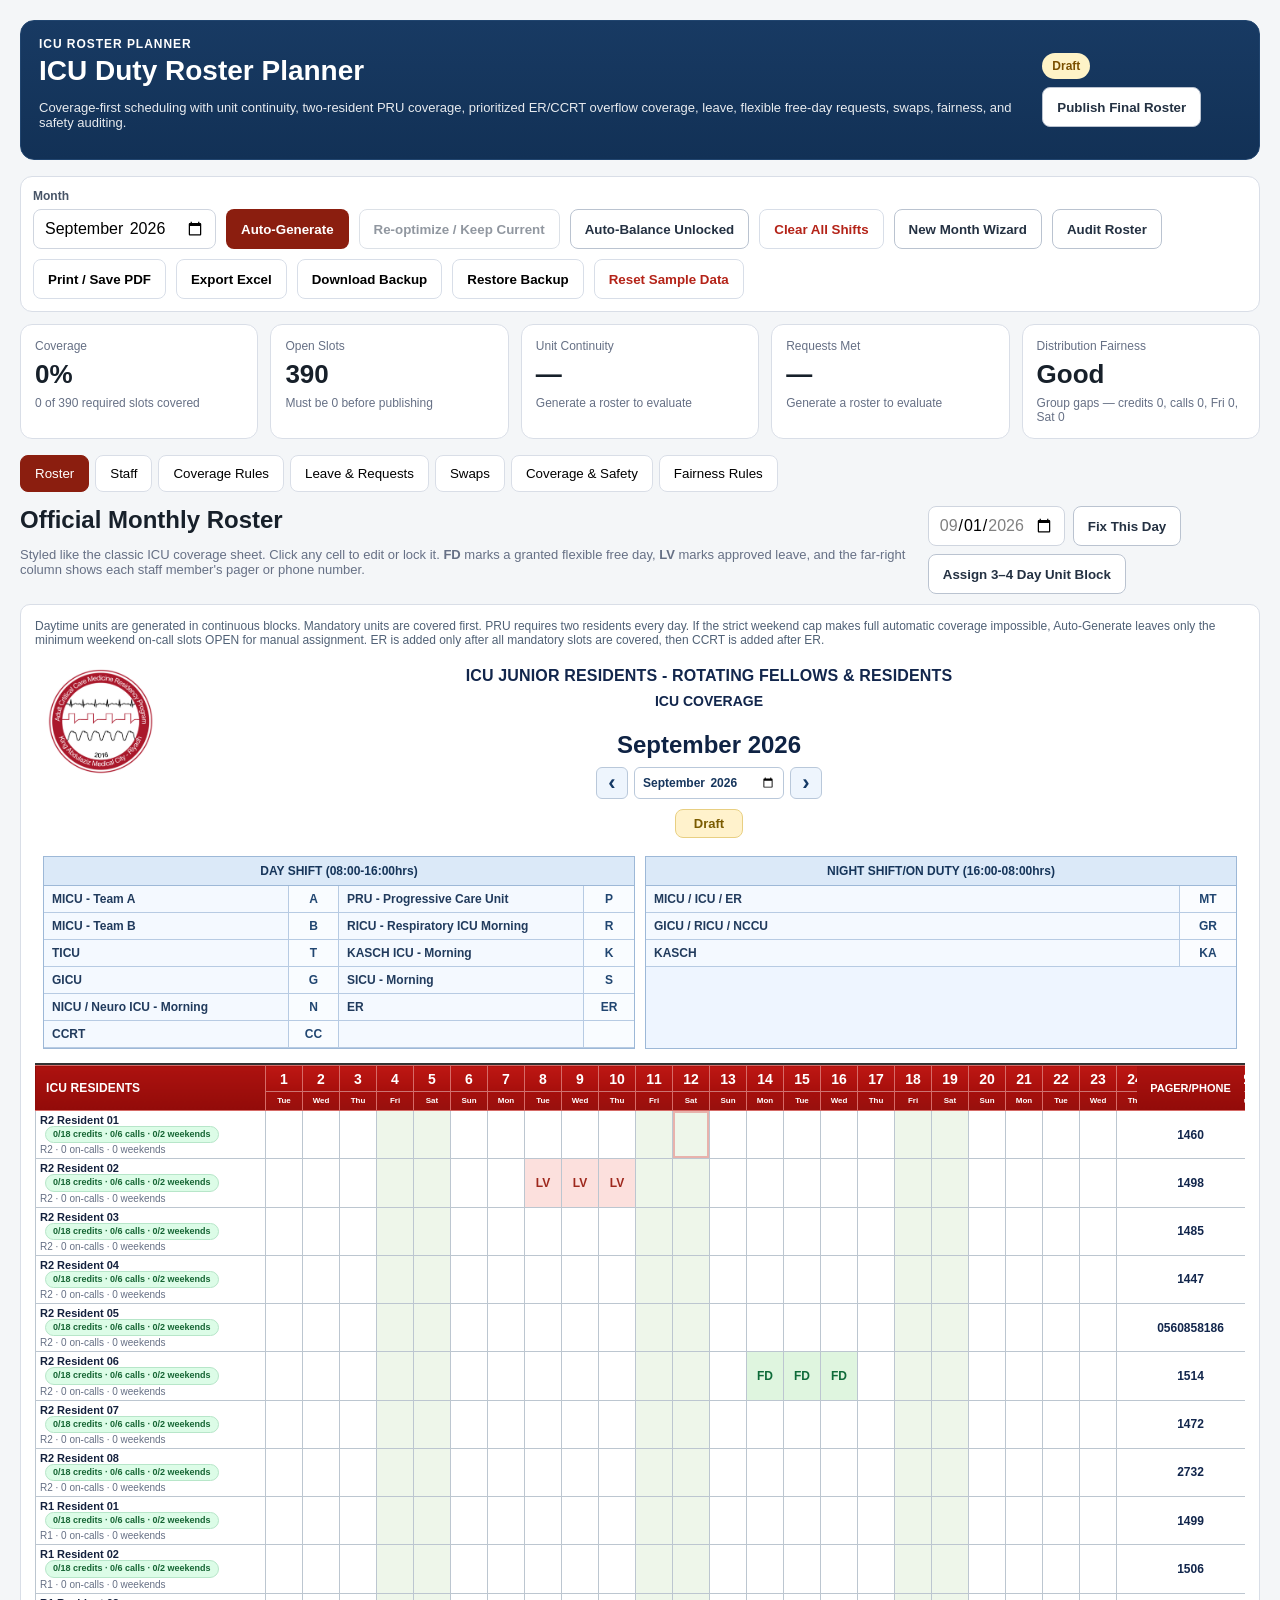
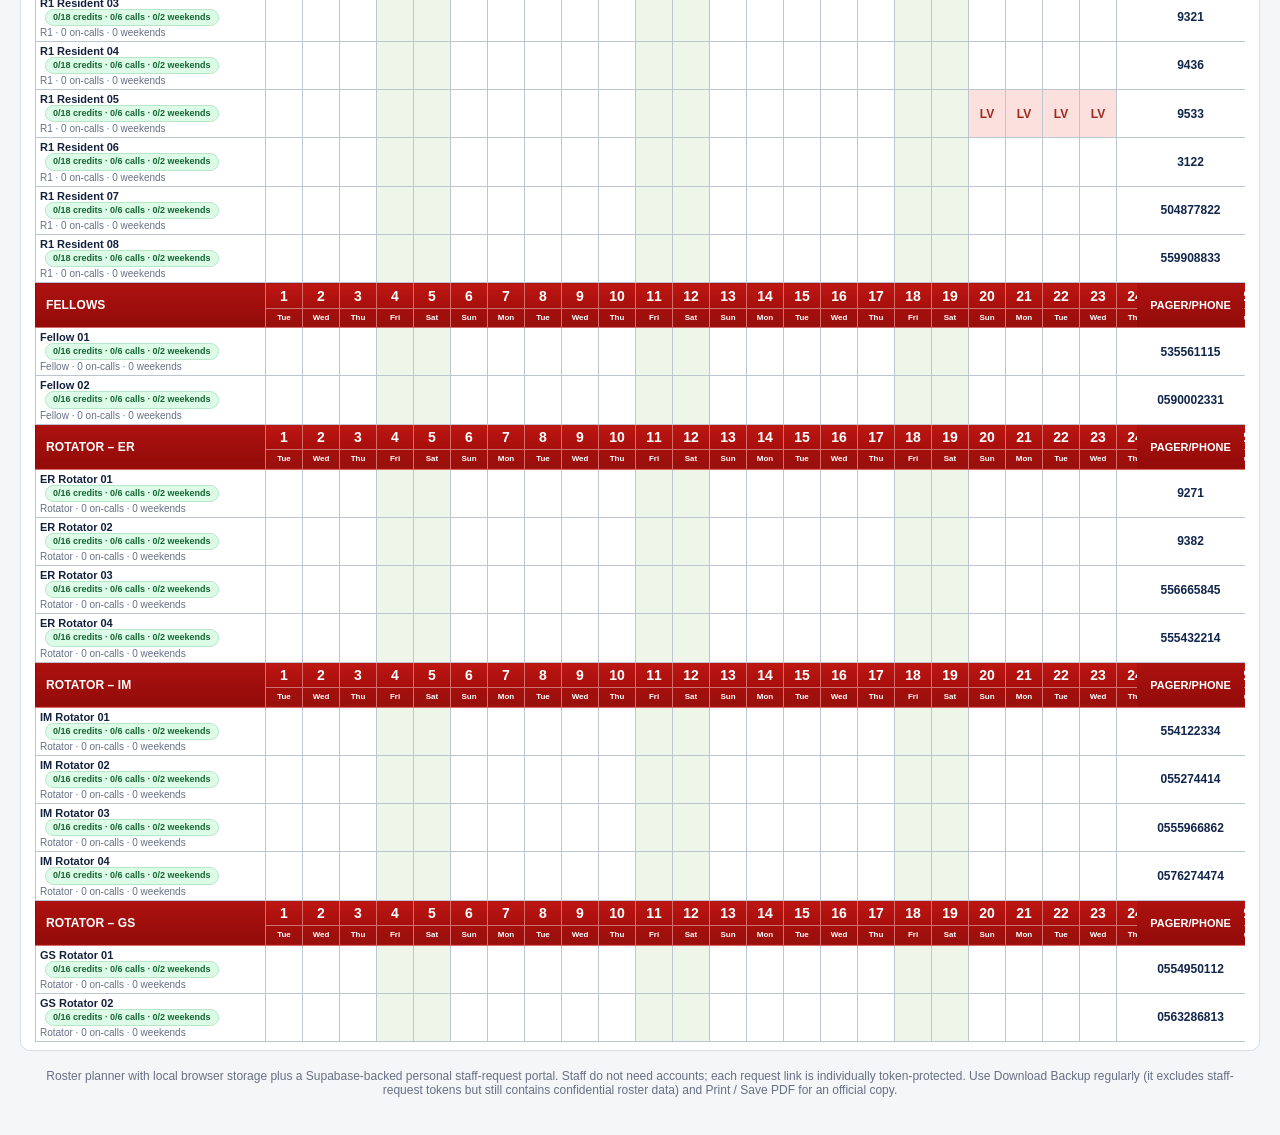
==== commit 9450324b: "feat: R3 level, unit min/max, month-start continuity, Excel export, public links - R3 staff level (a" ====
--- a/index.html
+++ b/index.html
@@ -32,6 +32,7 @@
       <button id="newMonthBtn" class="btn secondary" type="button">New Month Wizard</button>
       <button id="auditBtn" class="btn secondary" type="button">Audit Roster</button>
       <button id="printBtn" class="btn ghost" type="button">Print / Save PDF</button>
+      <button id="exportExcelBtn" class="btn ghost" type="button" title="Download the roster, coverage, units and workload as an Excel workbook">Export Excel</button>
       <button id="backupBtn" class="btn ghost" type="button">Download Backup</button>
       <button id="restoreBtn" class="btn ghost" type="button">Restore Backup</button>
       <input id="restoreInput" type="file" accept="application/json,.json" hidden />
@@ -195,7 +196,7 @@
               <small class="muted">Examples: <b>Ali Alsuhaibani R2 [TAB] 1460</b> or simply <b>Ali Alsuhaibani</b>.</small>
             </div>
             <div class="bulk-defaults">
-              <div class="field"><label>Default Level</label><select id="bulkStaffLevel"><option>R1</option><option selected>R2</option><option>Fellow</option><option>Rotator</option></select></div>
+              <div class="field"><label>Default Level</label><select id="bulkStaffLevel"><option>R1</option><option selected>R2</option><option>R3</option><option>Fellow</option><option>Rotator</option></select></div>
               <div class="field"><label>Default Group</label><input id="bulkStaffGroup" type="text" value="ICU Residents" placeholder="ICU Residents / ER Rotators..." /></div>
               <div class="field"><label>Maximum Shift Credits / Month</label><input id="bulkStaffMax" type="number" min="1" max="31" value="18" /></div>
               <label class="check bulk-check"><input id="bulkAutoDetect" type="checkbox" checked /> Auto-detect R1 / R2 / Fellow / ER / IM / GS from each line</label>
@@ -213,7 +214,7 @@
           <h3 id="staffFormTitle">Add Staff Member</h3>
           <div class="form-grid">
             <div class="field"><label>Name</label><input id="staffName" type="text" /></div>
-            <div class="field"><label>Level</label><select id="staffLevel"><option>R1</option><option>R2</option><option>Fellow</option><option>Rotator</option></select></div>
+            <div class="field"><label>Level</label><select id="staffLevel"><option>R1</option><option>R2</option><option>R3</option><option>Fellow</option><option>Rotator</option></select></div>
             <div class="field"><label>Group</label><input id="staffGroup" type="text" placeholder="Residents / ER / IM..." /></div>
             <div class="field"><label>Maximum Shift Credits / Month</label><input id="staffMax" type="number" min="1" max="31" value="16" /></div>
             <div class="field"><label>Pager / Phone</label><input id="staffPager" type="text" placeholder="1460 or 05xxxxxxxx" /></div>
@@ -242,8 +243,10 @@
             <div class="field"><label>Code</label><input id="shiftCode" type="text" maxlength="8" /></div>
             <div class="field"><label>Name</label><input id="shiftName" type="text" /></div>
             <div class="field"><label>Type</label><select id="shiftType"><option value="day">Day unit</option><option value="night">Night shift</option></select></div>
-            <div class="field"><label>Required on Weekdays</label><input id="shiftWeekday" type="number" min="0" max="10" value="1" /></div>
-            <div class="field"><label>Required on Weekends</label><input id="shiftWeekend" type="number" min="0" max="10" value="1" /></div>
+            <div class="field"><label>Minimum (required) on Weekdays</label><input id="shiftWeekday" type="number" min="0" max="10" value="1" /></div>
+            <div class="field"><label>Maximum on Weekdays (optional)</label><input id="shiftWeekdayMax" type="number" min="0" max="10" placeholder="same as minimum" /></div>
+            <div class="field"><label>Minimum (required) on Weekends</label><input id="shiftWeekend" type="number" min="0" max="10" value="1" /></div>
+            <div class="field"><label>Maximum on Weekends (optional)</label><input id="shiftWeekendMax" type="number" min="0" max="10" placeholder="same as minimum" /></div>
             <label class="field checkbox-field"><span>Use unit-continuity blocks</span><input id="shiftContinuity" type="checkbox" checked /></label>
           </div>
           <div class="inline-actions"><button id="saveShiftBtn" class="btn primary" type="button">Save</button><button id="cancelShiftBtn" class="btn ghost" type="button">Cancel</button></div>
@@ -267,6 +270,11 @@
           <div class="portal-personal-grid">
             <div class="field"><label>Staff Member</label><select id="portalStaffSelect"></select></div>
             <div class="field portal-link-field"><label>Personal Request Link</label><div class="portal-link-row"><input id="staffRequestLink" type="text" readonly placeholder="Create/sync the portal first" /><button id="copyRequestLinkBtn" class="btn ghost" type="button">Copy Personal Link</button></div></div>
+          </div>
+          <div class="portal-public-grid">
+            <div class="field portal-link-field"><label>Public Link — Requests &amp; Leave (staff pick their own name)</label><div class="portal-link-row"><input id="publicRequestLink" type="text" readonly placeholder="Create/sync the portal first" /><button id="copyPublicRequestLinkBtn" class="btn ghost" type="button">Copy Public Link</button></div></div>
+            <div class="field portal-link-field"><label>Public Link — Shift Swaps (staff pick their own name)</label><div class="portal-link-row"><input id="publicSwapLink" type="text" readonly placeholder="Create/sync the portal first" /><button id="copyPublicSwapLinkBtn" class="btn ghost" type="button">Copy Public Swap Link</button></div></div>
+            <p class="muted portal-public-note"><b>Convenience vs. security:</b> a public link works for the whole team, but it also lets anyone who has it submit a request as <i>any</i> staff member. Every request is still only a pending request until you approve it. Share it only in your private staff group, and use <b>Regenerate Personal Links</b> to cancel all links (public and personal) if one leaks.</p>
           </div>
           <div id="portalStatus" class="muted portal-status">Not synced yet.</div>
           <div class="table-wrap spaced"><table class="data-table" id="remoteRequestsTable"></table></div>
@@ -385,6 +393,7 @@
           <label class="rule card"><span>Minimum Calendar-Day Spacing Between On-Calls</span><input id="ruleMinNightGapDays" type="number" min="3" max="14" /></label>
           <label class="rule card"><span>Protect Full Post-Call Day (no assignment after on-call)</span><input id="ruleNightRest" type="checkbox" /></label>
           <label class="rule card"><span>Acceptable Shift-Credit Difference</span><input id="ruleFairGap" type="number" min="0" max="10" /></label>
+          <label class="rule card"><span>Continue Last Unit From Previous Month (until the minimum block is reached)</span><input id="ruleContinuePrevMonth" type="checkbox" /></label>
           <label class="rule card"><span>Saudi Weekend (Friday / Saturday)</span><input id="ruleSaudiWeekend" type="checkbox" /></label>
           <div class="rule card fixed-rule"><span>All-Staff Weekend Maximum</span><strong id="weekendCapSummary">Calculated from the selected month</strong></div>
           <div class="rule card fixed-rule"><span>Weekend Duty Package</span><strong id="weekendPackageSummary">1 weekend on-call OR both weekend day shifts</strong></div>
@@ -404,6 +413,7 @@
 
     <footer class="footer">Roster planner with local browser storage plus a Supabase-backed personal staff-request portal. Staff do not need accounts; each request link is individually token-protected. Use Download Backup regularly (it excludes staff-request tokens but still contains confidential roster data) and Print / Save PDF for an official copy.</footer>
   </div>
-  <script src="app.js"></script>
+  <script src="xlsx-export.js"></script>
+<script src="app.js"></script>
 </body>
 </html>
--- a/styles.css
+++ b/styles.css
@@ -157,3 +157,4 @@
 /* v10.8.2 staff lifecycle */
 .staff-inactive{opacity:.72}
 .staff-inactive td{background:var(--panel)}
+.portal-public-grid{display:grid;grid-template-columns:1fr 1fr;gap:12px;align-items:end;margin-top:12px}.portal-public-note{grid-column:1/-1;margin:0;font-size:12px}@media(max-width:800px){.portal-public-grid{grid-template-columns:1fr}}
